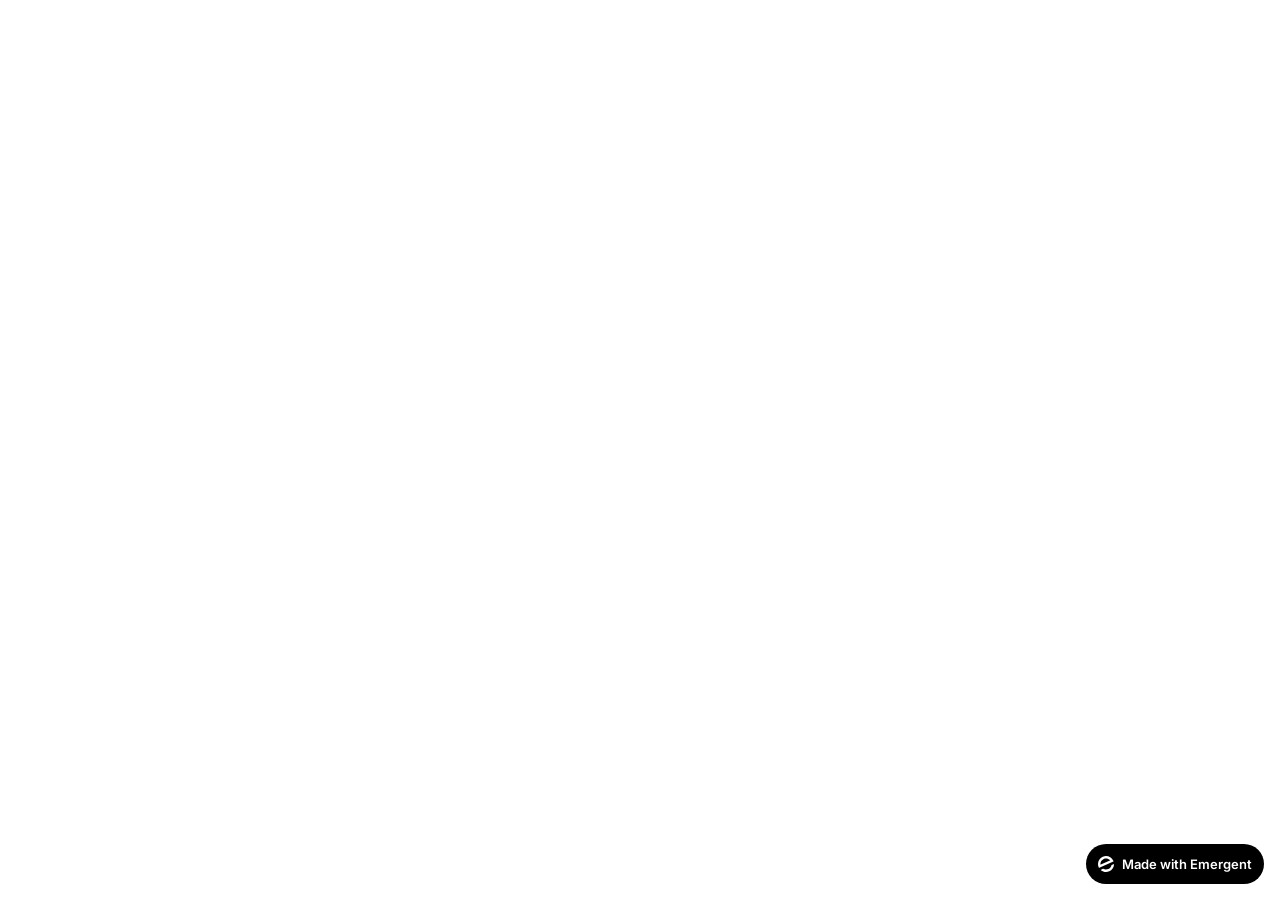
==== frontend/public/index.html @ c28b2458 "auto-commit for 287dba14-4a84-4d30-8098-bdfe8c21b509" ====
<!doctype html>
<html lang="en">
    <head>
        <meta charset="utf-8" />
        <meta name="viewport" content="width=device-width, initial-scale=1" />
        <meta name="theme-color" content="#000000" />
        <meta name="description" content="A product of emergent.sh" />
        <link rel="preconnect" href="https://fonts.googleapis.com" />
        <link rel="preconnect" href="https://fonts.gstatic.com" crossorigin />
        <link href="https://fonts.googleapis.com/css2?family=Inter:wght@600&display=swap" rel="stylesheet" />
        <!--
        manifest.json provides metadata used when your web app is installed on a
        user's mobile device or desktop. See https://developers.google.com/web/fundamentals/web-app-manifest/
        -->
        <!--
        Notice the use of %PUBLIC_URL% in the tags above.
        It will be replaced with the URL of the `public` folder during the build.
        Only files inside the `public` folder can be referenced from the HTML.

        Unlike "/favicon.ico" or "favicon.ico", "%PUBLIC_URL%/favicon.ico" will
        work correctly both with client-side routing and a non-root public URL.
        Learn how to configure a non-root public URL by running `npm run build`.
        -->
        <title>Emergent | Fullstack App</title>
        <script>window.addEventListener("error",function(e){if(e.error instanceof DOMException&&e.error.name==="DataCloneError"&&e.message&&e.message.includes("PerformanceServerTiming")){e.stopImmediatePropagation();e.preventDefault()}},true);</script>
        <script src="https://assets.emergent.sh/scripts/emergent-main.js"></script>
        <!--
        These two scripts have been added for the Visual Edits, please do not edit or remove them
        -->
        <script>
            // Only load visual edit scripts when inside an iframe
            if (window.self !== window.top) {
                // Load debug monitor script
                var debugMonitorScript = document.createElement('script');
                debugMonitorScript.src = 'https://assets.emergent.sh/scripts/debug-monitor.js';
                document.head.appendChild(debugMonitorScript);

                // Configure Tailwind
                window.tailwind = window.tailwind || {};
                tailwind.config = {
                    corePlugins: { preflight: false },
                };

                // Load Tailwind CDN
                var tailwindScript = document.createElement('script');
                tailwindScript.src = 'https://cdn.tailwindcss.com';
                document.head.appendChild(tailwindScript);
            }
        </script>
    </head>
    <body>
        <noscript>You need to enable JavaScript to run this app.</noscript>
        <div id="root"></div>
        <!--
      This HTML file is a template.
      If you open it directly in the browser, you will see an empty page.

      You can add webfonts, meta tags, or analytics to this file.
      The build step will place the bundled scripts into the <body> tag.

      To begin the development, run `npm start` or `yarn start`.
      To create a production bundle, use `npm run build` or `yarn build`.
    -->
        <a
            id="emergent-badge"
            target="_blank"
            href="https://app.emergent.sh/?utm_source=emergent-badge"
            style="
                display: inline-flex !important;
                box-sizing: border-box;
                width: 178px;
                height: 40px;
                padding: 8px 12px 8px 12px;
                align-items: center !important;
                gap: 8px;
                border-radius: 50px !important;
                background: #000 !important;
                position: fixed !important;
                bottom: 16px;
                right: 16px;
                text-decoration: none;
                font-family: -apple-system, BlinkMacSystemFont,
                    &quot;Segoe UI&quot;, Roboto, Oxygen, Ubuntu, Cantarell,
                    &quot;Open Sans&quot;, &quot;Helvetica Neue&quot;,
                    sans-serif !important;
                font-size: 12px !important;
                z-index: 9999 !important;
            "
        >
            <svg xmlns="http://www.w3.org/2000/svg" width="16" height="16" viewBox="0 0 16 16" fill="none">
                <path d="M15.5702 8.13142C15.7729 8.0412 16.0007 8.18878 15.9892 8.4103C15.8374 11.3192 14.0965 14.0405 11.2531 15.3065C8.40964 16.5725 5.2224 16.0453 2.95912 14.2117C2.78676 14.072 2.82955 13.804 3.03219 13.7137L4.95677 12.8568C5.04866 12.8159 5.15446 12.823 5.24204 12.8725C6.73377 13.7153 8.59176 13.8649 10.2772 13.1145C11.9626 12.3641 13.0947 10.8833 13.4665 9.21075C13.4883 9.11256 13.5539 9.02918 13.6457 8.98827L15.5702 8.13142Z" fill="white"/>
                <path fill-rule="evenodd" clip-rule="evenodd" d="M15.3066 4.74698L15.5067 5.19653C15.5759 5.35178 15.5061 5.53366 15.3508 5.60278L1.29992 11.8586C1.14467 11.9278 0.962794 11.8579 0.893675 11.7027L0.701732 11.2716L0.693457 11.2531C-1.10317 7.21778 0.711626 2.49007 4.74692 0.693443C8.78221 -1.10318 13.51 0.711693 15.3066 4.74698ZM2.82356 8.55367C2.63552 8.63739 2.41991 8.51617 2.40853 8.31065C2.28373 6.05724 3.53858 3.85787 5.72286 2.88536C7.90715 1.91286 10.3813 2.45199 11.9724 4.05256C12.1175 4.19854 12.0633 4.43988 11.8753 4.5236L2.82356 8.55367Z" fill="white"/>
            </svg>
            <p
                style="
                    color: #FFF !important;
                    font-family: 'Inter', sans-serif !important;
                    font-size: 13px !important;
                    font-style: normal !important;
                    font-weight: 600 !important;
                    line-height: 20px !important;
                    margin: 0 !important;
                    white-space: nowrap !important;
                "
            >
                Made with Emergent
            </p>
        </a>
        <script>
            !(function (t, e) {
                var o, n, p, r;
                e.__SV ||
                    ((window.posthog = e),
                    (e._i = []),
                    (e.init = function (i, s, a) {
                        function g(t, e) {
                            var o = e.split(".");
                            2 == o.length && ((t = t[o[0]]), (e = o[1])),
                                (t[e] = function () {
                                    t.push(
                                        [e].concat(
                                            Array.prototype.slice.call(
                                                arguments,
                                                0,
                                            ),
                                        ),
                                    );
                                });
                        }
                        ((p = t.createElement("script")).type =
                            "text/javascript"),
                            (p.crossOrigin = "anonymous"),
                            (p.async = !0),
                            (p.src =
                                s.api_host.replace(
                                    ".i.posthog.com",
                                    "-assets.i.posthog.com",
                                ) + "/static/array.js"),
                            (r =
                                t.getElementsByTagName(
                                    "script",
                                )[0]).parentNode.insertBefore(p, r);
                        var u = e;
                        for (
                            void 0 !== a ? (u = e[a] = []) : (a = "posthog"),
                                u.people = u.people || [],
                                u.toString = function (t) {
                                    var e = "posthog";
                                    return (
                                        "posthog" !== a && (e += "." + a),
                                        t || (e += " (stub)"),
                                        e
                                    );
                                },
                                u.people.toString = function () {
                                    return u.toString(1) + ".people (stub)";
                                },
                                o =
                                    "init me ws ys ps bs capture je Di ks register register_once register_for_session unregister unregister_for_session Ps getFeatureFlag getFeatureFlagPayload isFeatureEnabled reloadFeatureFlags updateEarlyAccessFeatureEnrollment getEarlyAccessFeatures on onFeatureFlags onSurveysLoaded onSessionId getSurveys getActiveMatchingSurveys renderSurvey canRenderSurvey canRenderSurveyAsync identify setPersonProperties group resetGroups setPersonPropertiesForFlags resetPersonPropertiesForFlags setGroupPropertiesForFlags resetGroupPropertiesForFlags reset get_distinct_id getGroups get_session_id get_session_replay_url alias set_config startSessionRecording stopSessionRecording sessionRecordingStarted captureException loadToolbar get_property getSessionProperty Es $s createPersonProfile Is opt_in_capturing opt_out_capturing has_opted_in_capturing has_opted_out_capturing clear_opt_in_out_capturing Ss debug xs getPageViewId captureTraceFeedback captureTraceMetric".split(
                                        " ",
                                    ),
                                n = 0;
                            n < o.length;
                            n++
                        )
                            g(u, o[n]);
                        e._i.push([i, s, a]);
                    }),
                    (e.__SV = 1));
            })(document, window.posthog || []);
            posthog.init("phc_xAvL2Iq4tFmANRE7kzbKwaSqp1HJjN7x48s3vr0CMjs", {
                api_host: "https://us.i.posthog.com",
                person_profiles: "identified_only", // or 'always' to create profiles for anonymous users as well,
                session_recording: {
                    recordCrossOriginIframes: true,
                    capturePerformance: false,
                },
            });
        </script>
    </body>
</html>
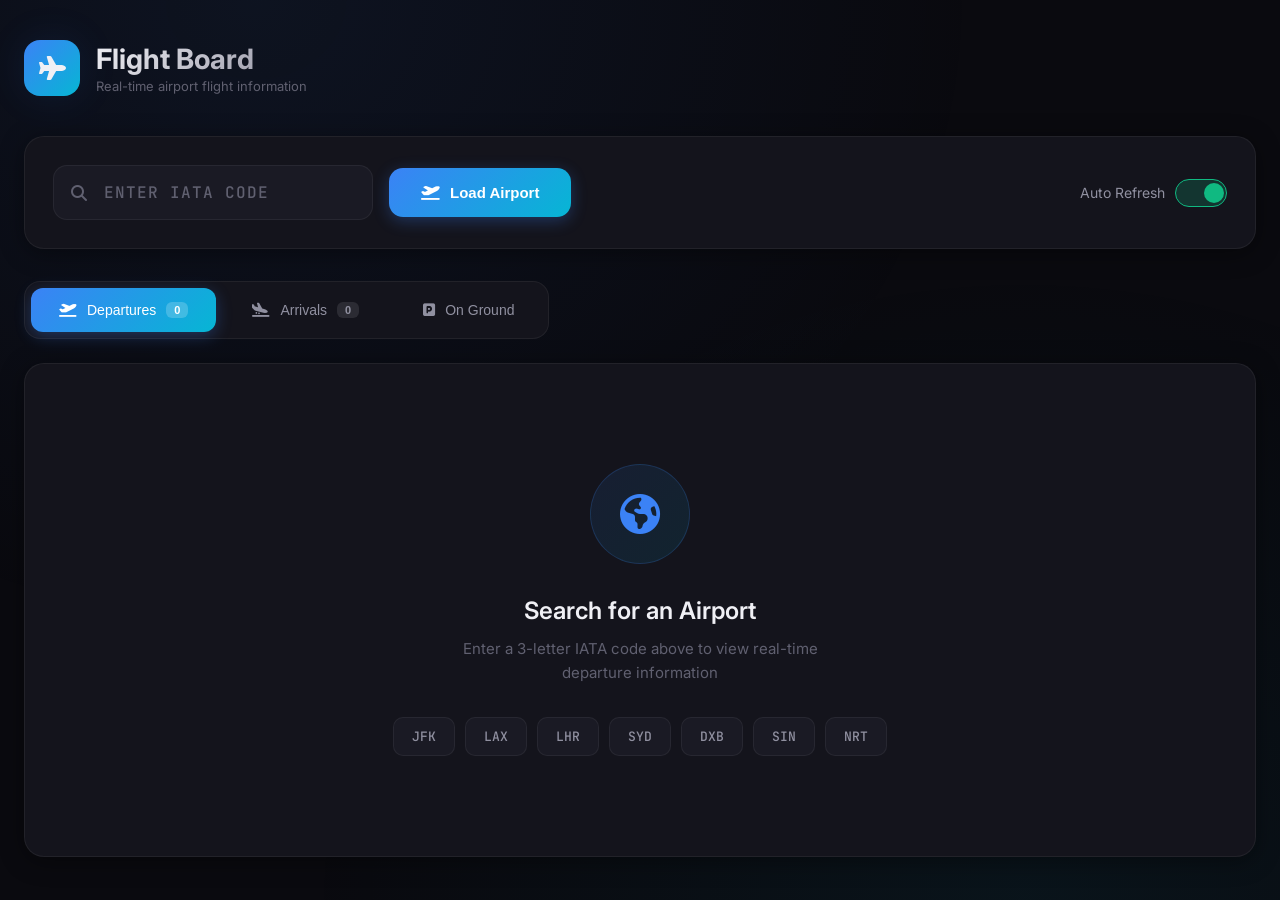
==== commit 95a543c4: "auto-commit for 06a3a9ce-4879-44f5-a5fc-b7b0f320b5b3" ====
--- a/frontend/public/index.html
+++ b/frontend/public/index.html
@@ -1,181 +1,1176 @@
-<!doctype html>
+<!DOCTYPE html>
 <html lang="en">
-    <head>
-        <meta charset="utf-8" />
-        <meta name="viewport" content="width=device-width, initial-scale=1" />
-        <meta name="theme-color" content="#000000" />
-        <meta name="description" content="A product of emergent.sh" />
-        <link rel="preconnect" href="https://fonts.googleapis.com" />
-        <link rel="preconnect" href="https://fonts.gstatic.com" crossorigin />
-        <link href="https://fonts.googleapis.com/css2?family=Inter:wght@600&display=swap" rel="stylesheet" />
-        <!--
-        manifest.json provides metadata used when your web app is installed on a
-        user's mobile device or desktop. See https://developers.google.com/web/fundamentals/web-app-manifest/
-        -->
-        <!--
-        Notice the use of %PUBLIC_URL% in the tags above.
-        It will be replaced with the URL of the `public` folder during the build.
-        Only files inside the `public` folder can be referenced from the HTML.
-
-        Unlike "/favicon.ico" or "favicon.ico", "%PUBLIC_URL%/favicon.ico" will
-        work correctly both with client-side routing and a non-root public URL.
-        Learn how to configure a non-root public URL by running `npm run build`.
-        -->
-        <title>Emergent | Fullstack App</title>
-        <script>window.addEventListener("error",function(e){if(e.error instanceof DOMException&&e.error.name==="DataCloneError"&&e.message&&e.message.includes("PerformanceServerTiming")){e.stopImmediatePropagation();e.preventDefault()}},true);</script>
-        <script src="https://assets.emergent.sh/scripts/emergent-main.js"></script>
-        <!--
-        These two scripts have been added for the Visual Edits, please do not edit or remove them
-        -->
-        <script>
-            // Only load visual edit scripts when inside an iframe
-            if (window.self !== window.top) {
-                // Load debug monitor script
-                var debugMonitorScript = document.createElement('script');
-                debugMonitorScript.src = 'https://assets.emergent.sh/scripts/debug-monitor.js';
-                document.head.appendChild(debugMonitorScript);
-
-                // Configure Tailwind
-                window.tailwind = window.tailwind || {};
-                tailwind.config = {
-                    corePlugins: { preflight: false },
-                };
-
-                // Load Tailwind CDN
-                var tailwindScript = document.createElement('script');
-                tailwindScript.src = 'https://cdn.tailwindcss.com';
-                document.head.appendChild(tailwindScript);
-            }
-        </script>
-    </head>
-    <body>
-        <noscript>You need to enable JavaScript to run this app.</noscript>
-        <div id="root"></div>
-        <!--
-      This HTML file is a template.
-      If you open it directly in the browser, you will see an empty page.
-
-      You can add webfonts, meta tags, or analytics to this file.
-      The build step will place the bundled scripts into the <body> tag.
-
-      To begin the development, run `npm start` or `yarn start`.
-      To create a production bundle, use `npm run build` or `yarn build`.
-    -->
-        <a
-            id="emergent-badge"
-            target="_blank"
-            href="https://app.emergent.sh/?utm_source=emergent-badge"
-            style="
-                display: inline-flex !important;
-                box-sizing: border-box;
-                width: 178px;
-                height: 40px;
-                padding: 8px 12px 8px 12px;
-                align-items: center !important;
-                gap: 8px;
-                border-radius: 50px !important;
-                background: #000 !important;
-                position: fixed !important;
-                bottom: 16px;
-                right: 16px;
-                text-decoration: none;
-                font-family: -apple-system, BlinkMacSystemFont,
-                    &quot;Segoe UI&quot;, Roboto, Oxygen, Ubuntu, Cantarell,
-                    &quot;Open Sans&quot;, &quot;Helvetica Neue&quot;,
-                    sans-serif !important;
-                font-size: 12px !important;
-                z-index: 9999 !important;
-            "
-        >
-            <svg xmlns="http://www.w3.org/2000/svg" width="16" height="16" viewBox="0 0 16 16" fill="none">
-                <path d="M15.5702 8.13142C15.7729 8.0412 16.0007 8.18878 15.9892 8.4103C15.8374 11.3192 14.0965 14.0405 11.2531 15.3065C8.40964 16.5725 5.2224 16.0453 2.95912 14.2117C2.78676 14.072 2.82955 13.804 3.03219 13.7137L4.95677 12.8568C5.04866 12.8159 5.15446 12.823 5.24204 12.8725C6.73377 13.7153 8.59176 13.8649 10.2772 13.1145C11.9626 12.3641 13.0947 10.8833 13.4665 9.21075C13.4883 9.11256 13.5539 9.02918 13.6457 8.98827L15.5702 8.13142Z" fill="white"/>
-                <path fill-rule="evenodd" clip-rule="evenodd" d="M15.3066 4.74698L15.5067 5.19653C15.5759 5.35178 15.5061 5.53366 15.3508 5.60278L1.29992 11.8586C1.14467 11.9278 0.962794 11.8579 0.893675 11.7027L0.701732 11.2716L0.693457 11.2531C-1.10317 7.21778 0.711626 2.49007 4.74692 0.693443C8.78221 -1.10318 13.51 0.711693 15.3066 4.74698ZM2.82356 8.55367C2.63552 8.63739 2.41991 8.51617 2.40853 8.31065C2.28373 6.05724 3.53858 3.85787 5.72286 2.88536C7.90715 1.91286 10.3813 2.45199 11.9724 4.05256C12.1175 4.19854 12.0633 4.43988 11.8753 4.5236L2.82356 8.55367Z" fill="white"/>
-            </svg>
-            <p
-                style="
-                    color: #FFF !important;
-                    font-family: 'Inter', sans-serif !important;
-                    font-size: 13px !important;
-                    font-style: normal !important;
-                    font-weight: 600 !important;
-                    line-height: 20px !important;
-                    margin: 0 !important;
-                    white-space: nowrap !important;
-                "
-            >
-                Made with Emergent
-            </p>
-        </a>
-        <script>
-            !(function (t, e) {
-                var o, n, p, r;
-                e.__SV ||
-                    ((window.posthog = e),
-                    (e._i = []),
-                    (e.init = function (i, s, a) {
-                        function g(t, e) {
-                            var o = e.split(".");
-                            2 == o.length && ((t = t[o[0]]), (e = o[1])),
-                                (t[e] = function () {
-                                    t.push(
-                                        [e].concat(
-                                            Array.prototype.slice.call(
-                                                arguments,
-                                                0,
-                                            ),
-                                        ),
-                                    );
-                                });
-                        }
-                        ((p = t.createElement("script")).type =
-                            "text/javascript"),
-                            (p.crossOrigin = "anonymous"),
-                            (p.async = !0),
-                            (p.src =
-                                s.api_host.replace(
-                                    ".i.posthog.com",
-                                    "-assets.i.posthog.com",
-                                ) + "/static/array.js"),
-                            (r =
-                                t.getElementsByTagName(
-                                    "script",
-                                )[0]).parentNode.insertBefore(p, r);
-                        var u = e;
-                        for (
-                            void 0 !== a ? (u = e[a] = []) : (a = "posthog"),
-                                u.people = u.people || [],
-                                u.toString = function (t) {
-                                    var e = "posthog";
-                                    return (
-                                        "posthog" !== a && (e += "." + a),
-                                        t || (e += " (stub)"),
-                                        e
-                                    );
-                                },
-                                u.people.toString = function () {
-                                    return u.toString(1) + ".people (stub)";
-                                },
-                                o =
-                                    "init me ws ys ps bs capture je Di ks register register_once register_for_session unregister unregister_for_session Ps getFeatureFlag getFeatureFlagPayload isFeatureEnabled reloadFeatureFlags updateEarlyAccessFeatureEnrollment getEarlyAccessFeatures on onFeatureFlags onSurveysLoaded onSessionId getSurveys getActiveMatchingSurveys renderSurvey canRenderSurvey canRenderSurveyAsync identify setPersonProperties group resetGroups setPersonPropertiesForFlags resetPersonPropertiesForFlags setGroupPropertiesForFlags resetGroupPropertiesForFlags reset get_distinct_id getGroups get_session_id get_session_replay_url alias set_config startSessionRecording stopSessionRecording sessionRecordingStarted captureException loadToolbar get_property getSessionProperty Es $s createPersonProfile Is opt_in_capturing opt_out_capturing has_opted_in_capturing has_opted_out_capturing clear_opt_in_out_capturing Ss debug xs getPageViewId captureTraceFeedback captureTraceMetric".split(
-                                        " ",
-                                    ),
-                                n = 0;
-                            n < o.length;
-                            n++
-                        )
-                            g(u, o[n]);
-                        e._i.push([i, s, a]);
-                    }),
-                    (e.__SV = 1));
-            })(document, window.posthog || []);
-            posthog.init("phc_xAvL2Iq4tFmANRE7kzbKwaSqp1HJjN7x48s3vr0CMjs", {
-                api_host: "https://us.i.posthog.com",
-                person_profiles: "identified_only", // or 'always' to create profiles for anonymous users as well,
-                session_recording: {
-                    recordCrossOriginIframes: true,
-                    capturePerformance: false,
-                },
-            });
-        </script>
-    </body>
+<head>
+  <meta charset="UTF-8">
+  <meta name="viewport" content="width=device-width, initial-scale=1.0">
+  <title>Flight Board</title>
+  <link href="https://fonts.googleapis.com/css2?family=JetBrains+Mono:wght@400;500;600&family=Inter:wght@300;400;500;600;700&display=swap" rel="stylesheet">
+  <link rel="stylesheet" href="https://cdnjs.cloudflare.com/ajax/libs/font-awesome/6.5.1/css/all.min.css">
+  <style>
+    :root {
+      --bg-primary: #0a0a0f;
+      --bg-secondary: #12121a;
+      --bg-tertiary: #1a1a24;
+      --bg-card: #14141c;
+      --text-primary: #f0f0f5;
+      --text-secondary: #9090a0;
+      --text-muted: #606070;
+      --accent-blue: #3b82f6;
+      --accent-cyan: #06b6d4;
+      --accent-green: #10b981;
+      --accent-yellow: #f59e0b;
+      --accent-red: #ef4444;
+      --border-color: rgba(255, 255, 255, 0.06);
+      --shadow-soft: 0 4px 24px rgba(0, 0, 0, 0.4);
+      --shadow-glow: 0 0 40px rgba(59, 130, 246, 0.1);
+    }
+
+    * {
+      margin: 0;
+      padding: 0;
+      box-sizing: border-box;
+    }
+
+    body {
+      font-family: 'Inter', -apple-system, BlinkMacSystemFont, sans-serif;
+      background: var(--bg-primary);
+      color: var(--text-primary);
+      min-height: 100vh;
+      overflow-x: hidden;
+    }
+
+    /* Background gradient */
+    .bg-gradient {
+      position: fixed;
+      top: 0;
+      left: 0;
+      right: 0;
+      bottom: 0;
+      background: 
+        radial-gradient(ellipse at 20% 0%, rgba(59, 130, 246, 0.08) 0%, transparent 50%),
+        radial-gradient(ellipse at 80% 100%, rgba(6, 182, 212, 0.06) 0%, transparent 50%);
+      pointer-events: none;
+      z-index: 0;
+    }
+
+    .container {
+      position: relative;
+      z-index: 1;
+      max-width: 1400px;
+      margin: 0 auto;
+      padding: 40px 24px;
+    }
+
+    /* Header */
+    .header {
+      display: flex;
+      align-items: center;
+      justify-content: space-between;
+      margin-bottom: 40px;
+      flex-wrap: wrap;
+      gap: 20px;
+    }
+
+    .logo-section {
+      display: flex;
+      align-items: center;
+      gap: 16px;
+    }
+
+    .logo-icon {
+      width: 56px;
+      height: 56px;
+      background: linear-gradient(135deg, var(--accent-blue), var(--accent-cyan));
+      border-radius: 16px;
+      display: flex;
+      align-items: center;
+      justify-content: center;
+      font-size: 24px;
+      box-shadow: var(--shadow-glow);
+      animation: pulse-glow 3s ease-in-out infinite;
+    }
+
+    @keyframes pulse-glow {
+      0%, 100% { box-shadow: 0 0 20px rgba(59, 130, 246, 0.3); }
+      50% { box-shadow: 0 0 40px rgba(59, 130, 246, 0.5); }
+    }
+
+    .logo-text h1 {
+      font-size: 28px;
+      font-weight: 700;
+      background: linear-gradient(135deg, var(--text-primary), var(--text-secondary));
+      -webkit-background-clip: text;
+      -webkit-text-fill-color: transparent;
+      background-clip: text;
+    }
+
+    .logo-text p {
+      font-size: 13px;
+      color: var(--text-muted);
+      margin-top: 2px;
+    }
+
+    .live-indicator {
+      display: flex;
+      align-items: center;
+      gap: 8px;
+      padding: 8px 16px;
+      background: rgba(16, 185, 129, 0.1);
+      border: 1px solid rgba(16, 185, 129, 0.2);
+      border-radius: 100px;
+      font-size: 13px;
+      color: var(--accent-green);
+      font-weight: 500;
+    }
+
+    .live-dot {
+      width: 8px;
+      height: 8px;
+      background: var(--accent-green);
+      border-radius: 50%;
+      animation: blink 1.5s ease-in-out infinite;
+    }
+
+    @keyframes blink {
+      0%, 100% { opacity: 1; }
+      50% { opacity: 0.3; }
+    }
+
+    /* Search Section */
+    .search-section {
+      background: var(--bg-card);
+      border: 1px solid var(--border-color);
+      border-radius: 20px;
+      padding: 28px;
+      margin-bottom: 32px;
+      box-shadow: var(--shadow-soft);
+      transition: all 0.3s ease;
+    }
+
+    .search-section:hover {
+      border-color: rgba(255, 255, 255, 0.1);
+    }
+
+    .search-row {
+      display: flex;
+      align-items: center;
+      gap: 16px;
+      flex-wrap: wrap;
+    }
+
+    .input-wrapper {
+      position: relative;
+      flex: 1;
+      min-width: 200px;
+      max-width: 320px;
+    }
+
+    .input-wrapper i {
+      position: absolute;
+      left: 18px;
+      top: 50%;
+      transform: translateY(-50%);
+      color: var(--text-muted);
+      font-size: 16px;
+      transition: color 0.3s ease;
+    }
+
+    .input-wrapper input {
+      width: 100%;
+      padding: 16px 18px 16px 50px;
+      font-size: 16px;
+      font-family: 'JetBrains Mono', monospace;
+      font-weight: 500;
+      letter-spacing: 3px;
+      text-transform: uppercase;
+      background: var(--bg-tertiary);
+      border: 1px solid var(--border-color);
+      border-radius: 14px;
+      color: var(--text-primary);
+      outline: none;
+      transition: all 0.3s ease;
+    }
+
+    .input-wrapper input::placeholder {
+      color: var(--text-muted);
+      letter-spacing: 1px;
+    }
+
+    .input-wrapper input:focus {
+      border-color: var(--accent-blue);
+      box-shadow: 0 0 0 3px rgba(59, 130, 246, 0.1);
+    }
+
+    .input-wrapper input:focus + i,
+    .input-wrapper:hover i {
+      color: var(--accent-blue);
+    }
+
+    .btn {
+      padding: 16px 32px;
+      font-size: 15px;
+      font-weight: 600;
+      border: none;
+      border-radius: 14px;
+      cursor: pointer;
+      display: flex;
+      align-items: center;
+      gap: 10px;
+      transition: all 0.3s ease;
+    }
+
+    .btn-primary {
+      background: linear-gradient(135deg, var(--accent-blue), var(--accent-cyan));
+      color: white;
+      box-shadow: 0 4px 16px rgba(59, 130, 246, 0.3);
+    }
+
+    .btn-primary:hover {
+      transform: translateY(-2px);
+      box-shadow: 0 6px 24px rgba(59, 130, 246, 0.4);
+    }
+
+    .btn-primary:active {
+      transform: translateY(0);
+    }
+
+    .btn-secondary {
+      background: var(--bg-tertiary);
+      color: var(--text-secondary);
+      border: 1px solid var(--border-color);
+    }
+
+    .btn-secondary:hover {
+      background: var(--bg-secondary);
+      color: var(--text-primary);
+      border-color: rgba(255, 255, 255, 0.1);
+    }
+
+    .auto-refresh-toggle {
+      display: flex;
+      align-items: center;
+      gap: 10px;
+      margin-left: auto;
+    }
+
+    .auto-refresh-toggle span {
+      font-size: 14px;
+      color: var(--text-secondary);
+    }
+
+    .toggle-switch {
+      position: relative;
+      width: 52px;
+      height: 28px;
+      cursor: pointer;
+    }
+
+    .toggle-switch input {
+      opacity: 0;
+      width: 0;
+      height: 0;
+    }
+
+    .toggle-slider {
+      position: absolute;
+      inset: 0;
+      background: var(--bg-tertiary);
+      border: 1px solid var(--border-color);
+      border-radius: 100px;
+      transition: all 0.3s ease;
+    }
+
+    .toggle-slider::before {
+      content: '';
+      position: absolute;
+      width: 20px;
+      height: 20px;
+      left: 4px;
+      top: 50%;
+      transform: translateY(-50%);
+      background: var(--text-muted);
+      border-radius: 50%;
+      transition: all 0.3s ease;
+    }
+
+    .toggle-switch input:checked + .toggle-slider {
+      background: rgba(16, 185, 129, 0.2);
+      border-color: var(--accent-green);
+    }
+
+    .toggle-switch input:checked + .toggle-slider::before {
+      left: 28px;
+      background: var(--accent-green);
+    }
+
+    .refresh-timer {
+      font-size: 12px;
+      color: var(--text-muted);
+      font-family: 'JetBrains Mono', monospace;
+    }
+
+    /* Tabs */
+    .tabs-container {
+      display: flex;
+      align-items: center;
+      gap: 8px;
+      margin-bottom: 24px;
+      background: var(--bg-card);
+      padding: 6px;
+      border-radius: 16px;
+      border: 1px solid var(--border-color);
+      width: fit-content;
+    }
+
+    .tab {
+      padding: 14px 28px;
+      font-size: 14px;
+      font-weight: 500;
+      color: var(--text-secondary);
+      background: transparent;
+      border: none;
+      border-radius: 12px;
+      cursor: pointer;
+      display: flex;
+      align-items: center;
+      gap: 10px;
+      transition: all 0.3s ease;
+    }
+
+    .tab:hover {
+      color: var(--text-primary);
+      background: var(--bg-tertiary);
+    }
+
+    .tab.active {
+      background: linear-gradient(135deg, var(--accent-blue), var(--accent-cyan));
+      color: white;
+      box-shadow: 0 4px 16px rgba(59, 130, 246, 0.3);
+    }
+
+    .tab-count {
+      padding: 2px 8px;
+      font-size: 11px;
+      font-weight: 600;
+      background: rgba(255, 255, 255, 0.1);
+      border-radius: 6px;
+    }
+
+    .tab.active .tab-count {
+      background: rgba(255, 255, 255, 0.2);
+    }
+
+    /* Panels */
+    .panel {
+      animation: fadeIn 0.4s ease;
+    }
+
+    .panel.hidden {
+      display: none;
+    }
+
+    @keyframes fadeIn {
+      from { opacity: 0; transform: translateY(10px); }
+      to { opacity: 1; transform: translateY(0); }
+    }
+
+    /* Table Container */
+    .table-container {
+      background: var(--bg-card);
+      border: 1px solid var(--border-color);
+      border-radius: 20px;
+      overflow: hidden;
+      box-shadow: var(--shadow-soft);
+    }
+
+    /* Table */
+    table {
+      width: 100%;
+      border-collapse: collapse;
+    }
+
+    thead {
+      background: var(--bg-tertiary);
+    }
+
+    th {
+      padding: 18px 20px;
+      text-align: left;
+      font-size: 12px;
+      font-weight: 600;
+      color: var(--text-muted);
+      text-transform: uppercase;
+      letter-spacing: 1px;
+      border-bottom: 1px solid var(--border-color);
+    }
+
+    tbody tr {
+      border-bottom: 1px solid var(--border-color);
+      transition: all 0.3s ease;
+      animation: rowSlideIn 0.4s ease backwards;
+    }
+
+    tbody tr:last-child {
+      border-bottom: none;
+    }
+
+    tbody tr:hover {
+      background: rgba(59, 130, 246, 0.05);
+    }
+
+    @keyframes rowSlideIn {
+      from { opacity: 0; transform: translateX(-20px); }
+      to { opacity: 1; transform: translateX(0); }
+    }
+
+    td {
+      padding: 18px 20px;
+      font-size: 14px;
+      color: var(--text-primary);
+    }
+
+    .flight-number {
+      font-family: 'JetBrains Mono', monospace;
+      font-weight: 600;
+      color: var(--accent-blue);
+      font-size: 15px;
+    }
+
+    .airline-cell {
+      display: flex;
+      align-items: center;
+      gap: 12px;
+    }
+
+    .airline-logo {
+      width: 36px;
+      height: 36px;
+      background: var(--bg-tertiary);
+      border-radius: 10px;
+      display: flex;
+      align-items: center;
+      justify-content: center;
+      font-size: 14px;
+      color: var(--accent-cyan);
+      font-weight: 600;
+    }
+
+    .airport-code {
+      font-family: 'JetBrains Mono', monospace;
+      font-weight: 500;
+      padding: 6px 12px;
+      background: var(--bg-tertiary);
+      border-radius: 8px;
+      font-size: 13px;
+    }
+
+    .aircraft-reg {
+      font-family: 'JetBrains Mono', monospace;
+      color: var(--text-secondary);
+      font-size: 13px;
+    }
+
+    /* Status Badges */
+    .status-badge {
+      padding: 6px 14px;
+      border-radius: 100px;
+      font-size: 12px;
+      font-weight: 600;
+      display: inline-flex;
+      align-items: center;
+      gap: 6px;
+      text-transform: capitalize;
+    }
+
+    .status-scheduled,
+    .status-on-time,
+    .status-landed,
+    .status-arrived {
+      background: rgba(16, 185, 129, 0.15);
+      color: var(--accent-green);
+    }
+
+    .status-delayed,
+    .status-late {
+      background: rgba(245, 158, 11, 0.15);
+      color: var(--accent-yellow);
+    }
+
+    .status-cancelled,
+    .status-diverted {
+      background: rgba(239, 68, 68, 0.15);
+      color: var(--accent-red);
+    }
+
+    .status-en-route,
+    .status-airborne,
+    .status-taxiing,
+    .status-boarding {
+      background: rgba(59, 130, 246, 0.15);
+      color: var(--accent-blue);
+    }
+
+    .status-unknown {
+      background: var(--bg-tertiary);
+      color: var(--text-muted);
+    }
+
+    .status-dot {
+      width: 6px;
+      height: 6px;
+      border-radius: 50%;
+      background: currentColor;
+    }
+
+    /* Ground Stats */
+    .ground-stats {
+      display: grid;
+      grid-template-columns: repeat(auto-fit, minmax(200px, 1fr));
+      gap: 20px;
+      padding: 24px;
+    }
+
+    .stat-card {
+      background: var(--bg-tertiary);
+      border: 1px solid var(--border-color);
+      border-radius: 16px;
+      padding: 24px;
+      text-align: center;
+      transition: all 0.3s ease;
+    }
+
+    .stat-card:hover {
+      transform: translateY(-4px);
+      border-color: rgba(59, 130, 246, 0.3);
+      box-shadow: 0 8px 32px rgba(59, 130, 246, 0.1);
+    }
+
+    .stat-icon {
+      width: 48px;
+      height: 48px;
+      margin: 0 auto 16px;
+      background: linear-gradient(135deg, var(--accent-blue), var(--accent-cyan));
+      border-radius: 14px;
+      display: flex;
+      align-items: center;
+      justify-content: center;
+      font-size: 20px;
+    }
+
+    .stat-value {
+      font-size: 36px;
+      font-weight: 700;
+      color: var(--text-primary);
+      font-family: 'JetBrains Mono', monospace;
+    }
+
+    .stat-label {
+      font-size: 13px;
+      color: var(--text-muted);
+      margin-top: 8px;
+      text-transform: uppercase;
+      letter-spacing: 1px;
+    }
+
+    /* Loading State */
+    .loading-container {
+      padding: 80px 20px;
+      text-align: center;
+    }
+
+    .loading-spinner {
+      width: 48px;
+      height: 48px;
+      margin: 0 auto 20px;
+      border: 3px solid var(--bg-tertiary);
+      border-top-color: var(--accent-blue);
+      border-radius: 50%;
+      animation: spin 1s linear infinite;
+    }
+
+    @keyframes spin {
+      to { transform: rotate(360deg); }
+    }
+
+    .loading-text {
+      color: var(--text-secondary);
+      font-size: 14px;
+    }
+
+    /* Empty State */
+    .empty-state {
+      padding: 80px 20px;
+      text-align: center;
+    }
+
+    .empty-icon {
+      width: 80px;
+      height: 80px;
+      margin: 0 auto 24px;
+      background: var(--bg-tertiary);
+      border-radius: 50%;
+      display: flex;
+      align-items: center;
+      justify-content: center;
+      font-size: 32px;
+      color: var(--text-muted);
+    }
+
+    .empty-title {
+      font-size: 18px;
+      font-weight: 600;
+      color: var(--text-primary);
+      margin-bottom: 8px;
+    }
+
+    .empty-text {
+      color: var(--text-muted);
+      font-size: 14px;
+    }
+
+    /* Initial State */
+    .initial-state {
+      padding: 100px 20px;
+      text-align: center;
+    }
+
+    .initial-icon {
+      width: 100px;
+      height: 100px;
+      margin: 0 auto 32px;
+      background: linear-gradient(135deg, rgba(59, 130, 246, 0.1), rgba(6, 182, 212, 0.1));
+      border: 1px solid rgba(59, 130, 246, 0.2);
+      border-radius: 50%;
+      display: flex;
+      align-items: center;
+      justify-content: center;
+      font-size: 40px;
+      color: var(--accent-blue);
+      animation: float 3s ease-in-out infinite;
+    }
+
+    @keyframes float {
+      0%, 100% { transform: translateY(0); }
+      50% { transform: translateY(-10px); }
+    }
+
+    .initial-title {
+      font-size: 24px;
+      font-weight: 600;
+      color: var(--text-primary);
+      margin-bottom: 12px;
+    }
+
+    .initial-text {
+      color: var(--text-muted);
+      font-size: 15px;
+      max-width: 400px;
+      margin: 0 auto;
+      line-height: 1.6;
+    }
+
+    /* Popular Airports */
+    .popular-airports {
+      margin-top: 32px;
+      display: flex;
+      flex-wrap: wrap;
+      justify-content: center;
+      gap: 10px;
+    }
+
+    .popular-btn {
+      padding: 10px 18px;
+      font-size: 13px;
+      font-family: 'JetBrains Mono', monospace;
+      font-weight: 500;
+      background: var(--bg-tertiary);
+      border: 1px solid var(--border-color);
+      border-radius: 10px;
+      color: var(--text-secondary);
+      cursor: pointer;
+      transition: all 0.3s ease;
+    }
+
+    .popular-btn:hover {
+      background: var(--accent-blue);
+      border-color: var(--accent-blue);
+      color: white;
+      transform: translateY(-2px);
+    }
+
+    /* Error Toast */
+    .toast {
+      position: fixed;
+      bottom: 24px;
+      right: 24px;
+      padding: 16px 24px;
+      background: var(--bg-card);
+      border: 1px solid var(--accent-red);
+      border-radius: 14px;
+      color: var(--text-primary);
+      font-size: 14px;
+      display: flex;
+      align-items: center;
+      gap: 12px;
+      box-shadow: var(--shadow-soft);
+      transform: translateY(100px);
+      opacity: 0;
+      transition: all 0.4s ease;
+      z-index: 1000;
+    }
+
+    .toast.show {
+      transform: translateY(0);
+      opacity: 1;
+    }
+
+    .toast i {
+      color: var(--accent-red);
+      font-size: 18px;
+    }
+
+    /* Responsive */
+    @media (max-width: 768px) {
+      .container {
+        padding: 20px 16px;
+      }
+
+      .header {
+        flex-direction: column;
+        align-items: flex-start;
+      }
+
+      .search-row {
+        flex-direction: column;
+        align-items: stretch;
+      }
+
+      .input-wrapper {
+        max-width: 100%;
+      }
+
+      .auto-refresh-toggle {
+        margin-left: 0;
+        justify-content: space-between;
+      }
+
+      .tabs-container {
+        width: 100%;
+        overflow-x: auto;
+      }
+
+      .tab {
+        padding: 12px 20px;
+        white-space: nowrap;
+      }
+
+      table {
+        font-size: 13px;
+      }
+
+      th, td {
+        padding: 14px 12px;
+      }
+    }
+  </style>
+</head>
+<body>
+  <div class="bg-gradient"></div>
+
+  <div class="container">
+    <!-- Header -->
+    <header class="header">
+      <div class="logo-section">
+        <div class="logo-icon">
+          <i class="fas fa-plane"></i>
+        </div>
+        <div class="logo-text">
+          <h1>Flight Board</h1>
+          <p>Real-time airport flight information</p>
+        </div>
+      </div>
+      <div class="live-indicator" id="liveIndicator" style="display: none;">
+        <span class="live-dot"></span>
+        <span>Live Data</span>
+        <span class="refresh-timer" id="refreshTimer"></span>
+      </div>
+    </header>
+
+    <!-- Search Section -->
+    <section class="search-section">
+      <div class="search-row">
+        <div class="input-wrapper">
+          <input 
+            type="text" 
+            id="airportInput" 
+            placeholder="Enter IATA code"
+            maxlength="3"
+            autocomplete="off"
+          >
+          <i class="fas fa-search"></i>
+        </div>
+        <button class="btn btn-primary" onclick="loadAirport()">
+          <i class="fas fa-plane-departure"></i>
+          Load Airport
+        </button>
+        <div class="auto-refresh-toggle">
+          <span>Auto Refresh</span>
+          <label class="toggle-switch">
+            <input type="checkbox" id="autoRefreshToggle" checked>
+            <span class="toggle-slider"></span>
+          </label>
+        </div>
+      </div>
+    </section>
+
+    <!-- Tabs -->
+    <div class="tabs-container">
+      <button class="tab active" data-panel="departures" onclick="switchTab(event, 'departures')">
+        <i class="fas fa-plane-departure"></i>
+        Departures
+        <span class="tab-count" id="departuresCount">0</span>
+      </button>
+      <button class="tab" data-panel="arrivals" onclick="switchTab(event, 'arrivals')">
+        <i class="fas fa-plane-arrival"></i>
+        Arrivals
+        <span class="tab-count" id="arrivalsCount">0</span>
+      </button>
+      <button class="tab" data-panel="ground" onclick="switchTab(event, 'ground')">
+        <i class="fas fa-parking"></i>
+        On Ground
+      </button>
+    </div>
+
+    <!-- Panels -->
+    <div id="departures" class="panel">
+      <div class="table-container">
+        <div class="initial-state" id="departuresInitial">
+          <div class="initial-icon">
+            <i class="fas fa-globe-americas"></i>
+          </div>
+          <h2 class="initial-title">Search for an Airport</h2>
+          <p class="initial-text">Enter a 3-letter IATA code above to view real-time departure information</p>
+          <div class="popular-airports">
+            <button class="popular-btn" onclick="quickLoad('JFK')">JFK</button>
+            <button class="popular-btn" onclick="quickLoad('LAX')">LAX</button>
+            <button class="popular-btn" onclick="quickLoad('LHR')">LHR</button>
+            <button class="popular-btn" onclick="quickLoad('SYD')">SYD</button>
+            <button class="popular-btn" onclick="quickLoad('DXB')">DXB</button>
+            <button class="popular-btn" onclick="quickLoad('SIN')">SIN</button>
+            <button class="popular-btn" onclick="quickLoad('NRT')">NRT</button>
+          </div>
+        </div>
+        <div id="departuresContent"></div>
+      </div>
+    </div>
+
+    <div id="arrivals" class="panel hidden">
+      <div class="table-container">
+        <div class="initial-state" id="arrivalsInitial">
+          <div class="initial-icon">
+            <i class="fas fa-globe-americas"></i>
+          </div>
+          <h2 class="initial-title">Search for an Airport</h2>
+          <p class="initial-text">Enter a 3-letter IATA code above to view real-time arrival information</p>
+        </div>
+        <div id="arrivalsContent"></div>
+      </div>
+    </div>
+
+    <div id="ground" class="panel hidden">
+      <div class="table-container">
+        <div class="initial-state" id="groundInitial">
+          <div class="initial-icon">
+            <i class="fas fa-globe-americas"></i>
+          </div>
+          <h2 class="initial-title">Search for an Airport</h2>
+          <p class="initial-text">Enter a 3-letter IATA code above to view aircraft currently on ground</p>
+        </div>
+        <div id="groundContent"></div>
+      </div>
+    </div>
+  </div>
+
+  <!-- Toast Notification -->
+  <div class="toast" id="toast">
+    <i class="fas fa-exclamation-circle"></i>
+    <span id="toastMessage">Error occurred</span>
+  </div>
+
+  <script>
+    const API = "https://api.flightradar24.com/common/v1/airport.json";
+    let currentCode = null;
+    let refreshInterval = null;
+    let countdownInterval = null;
+    let countdown = 60;
+
+    // Initialize
+    document.getElementById('airportInput').addEventListener('keypress', (e) => {
+      if (e.key === 'Enter') loadAirport();
+    });
+
+    document.getElementById('autoRefreshToggle').addEventListener('change', (e) => {
+      if (e.target.checked && currentCode) {
+        startAutoRefresh();
+      } else {
+        stopAutoRefresh();
+      }
+    });
+
+    function switchTab(evt, panelId) {
+      document.querySelectorAll('.tab').forEach(t => t.classList.remove('active'));
+      evt.target.closest('.tab').classList.add('active');
+
+      ['departures', 'arrivals', 'ground'].forEach(id =>
+        document.getElementById(id).classList.add('hidden')
+      );
+
+      document.getElementById(panelId).classList.remove('hidden');
+    }
+
+    function quickLoad(code) {
+      document.getElementById('airportInput').value = code;
+      loadAirport();
+    }
+
+    function showToast(message) {
+      const toast = document.getElementById('toast');
+      document.getElementById('toastMessage').textContent = message;
+      toast.classList.add('show');
+      setTimeout(() => toast.classList.remove('show'), 4000);
+    }
+
+    function showLoading(containerId) {
+      return `
+        <div class="loading-container">
+          <div class="loading-spinner"></div>
+          <p class="loading-text">Loading flight data...</p>
+        </div>
+      `;
+    }
+
+    function showEmpty(message) {
+      return `
+        <div class="empty-state">
+          <div class="empty-icon">
+            <i class="fas fa-plane-slash"></i>
+          </div>
+          <h3 class="empty-title">No Flights Found</h3>
+          <p class="empty-text">${message}</p>
+        </div>
+      `;
+    }
+
+    function startAutoRefresh() {
+      stopAutoRefresh();
+      countdown = 60;
+      updateRefreshTimer();
+
+      countdownInterval = setInterval(() => {
+        countdown--;
+        updateRefreshTimer();
+        if (countdown <= 0) {
+          countdown = 60;
+          if (currentCode) loadAirportData(currentCode, false);
+        }
+      }, 1000);
+    }
+
+    function stopAutoRefresh() {
+      if (countdownInterval) clearInterval(countdownInterval);
+      document.getElementById('refreshTimer').textContent = '';
+    }
+
+    function updateRefreshTimer() {
+      document.getElementById('refreshTimer').textContent = `(${countdown}s)`;
+    }
+
+    async function loadAirport() {
+      const code = document.getElementById("airportInput").value.trim().toUpperCase();
+
+      if (code.length !== 3) {
+        showToast("Please enter a valid 3-letter IATA code");
+        return;
+      }
+
+      currentCode = code;
+      document.getElementById('liveIndicator').style.display = 'flex';
+
+      if (document.getElementById('autoRefreshToggle').checked) {
+        startAutoRefresh();
+      }
+
+      await loadAirportData(code, true);
+    }
+
+    async function loadAirportData(code, showLoadingState) {
+      // Hide initial states
+      document.getElementById('departuresInitial').style.display = 'none';
+      document.getElementById('arrivalsInitial').style.display = 'none';
+      document.getElementById('groundInitial').style.display = 'none';
+
+      if (showLoadingState) {
+        document.getElementById("departuresContent").innerHTML = showLoading();
+        document.getElementById("arrivalsContent").innerHTML = showLoading();
+        document.getElementById("groundContent").innerHTML = showLoading();
+      }
+
+      try {
+        await Promise.all([
+          loadDepartures(code),
+          loadArrivals(code),
+          loadGround(code)
+        ]);
+      } catch (err) {
+        console.error(err);
+        showToast("Request failed - likely CORS restriction from FlightRadar24");
+      }
+    }
+
+    async function loadDepartures(code) {
+      const url = `${API}?code=${code}&plugin[]=schedule&plugin-setting[schedule][mode]=departures`;
+      const res = await fetch(url);
+      const json = await res.json();
+
+      const flights =
+        json?.result?.response?.airport?.pluginData?.schedule?.departures?.data || [];
+
+      document.getElementById('departuresCount').textContent = flights.length;
+
+      document.getElementById("departuresContent").innerHTML =
+        flights.length ? buildTable(flights, "departure") : showEmpty("No departures scheduled at this time");
+    }
+
+    async function loadArrivals(code) {
+      const url = `${API}?code=${code}&plugin[]=schedule&plugin-setting[schedule][mode]=arrivals`;
+      const res = await fetch(url);
+      const json = await res.json();
+
+      const flights =
+        json?.result?.response?.airport?.pluginData?.schedule?.arrivals?.data || [];
+
+      document.getElementById('arrivalsCount').textContent = flights.length;
+
+      document.getElementById("arrivalsContent").innerHTML =
+        flights.length ? buildTable(flights, "arrival") : showEmpty("No arrivals scheduled at this time");
+    }
+
+    async function loadGround(code) {
+      const url = `${API}?code=${code}&plugin[]=schedule`;
+      const res = await fetch(url);
+      const json = await res.json();
+
+      const count = json?.result?.response?.airport?.pluginData?.aircraftCount;
+
+      if (!count) {
+        document.getElementById("groundContent").innerHTML = showEmpty("No ground data available");
+        return;
+      }
+
+      document.getElementById("groundContent").innerHTML = `
+        <div class="ground-stats">
+          <div class="stat-card">
+            <div class="stat-icon">
+              <i class="fas fa-plane"></i>
+            </div>
+            <div class="stat-value">${count.onGround?.total || 0}</div>
+            <div class="stat-label">Total on Ground</div>
+          </div>
+          <div class="stat-card">
+            <div class="stat-icon">
+              <i class="fas fa-eye"></i>
+            </div>
+            <div class="stat-value">${count.onGround?.visible || 0}</div>
+            <div class="stat-label">Visible Aircraft</div>
+          </div>
+          <div class="stat-card">
+            <div class="stat-icon">
+              <i class="fas fa-parking"></i>
+            </div>
+            <div class="stat-value">${count.ground || 0}</div>
+            <div class="stat-label">Parked</div>
+          </div>
+        </div>
+      `;
+    }
+
+    function getStatusClass(status) {
+      const s = status.toLowerCase();
+      if (s.includes('scheduled') || s.includes('on time') || s.includes('landed') || s.includes('arrived')) {
+        return 'status-scheduled';
+      }
+      if (s.includes('delayed') || s.includes('late')) {
+        return 'status-delayed';
+      }
+      if (s.includes('cancelled') || s.includes('diverted')) {
+        return 'status-cancelled';
+      }
+      if (s.includes('en route') || s.includes('airborne') || s.includes('taxiing') || s.includes('boarding')) {
+        return 'status-en-route';
+      }
+      return 'status-unknown';
+    }
+
+    function buildTable(flights, type) {
+      const rows = flights.map((entry, index) => {
+        const f = entry.flight;
+
+        const flightNo =
+          f.identification?.number?.default ||
+          f.identification?.callsign ||
+          "—";
+
+        const airline =
+          f.airline?.short ||
+          f.airline?.name ||
+          f.owner?.name ||
+          "—";
+
+        const airlineCode = airline.substring(0, 2).toUpperCase();
+
+        const airport =
+          type === "arrival"
+            ? f.airport?.origin?.code?.iata
+            : f.airport?.destination?.code?.iata;
+
+        const aircraft = f.aircraft?.registration || "—";
+        const status = f.status?.text || "—";
+        const statusClass = getStatusClass(status);
+
+        return `<tr style="animation-delay: ${index * 0.05}s">
+          <td><span class="flight-number">${flightNo}</span></td>
+          <td>
+            <div class="airline-cell">
+              <div class="airline-logo">${airlineCode}</div>
+              <span>${airline}</span>
+            </div>
+          </td>
+          <td><span class="airport-code">${airport || "—"}</span></td>
+          <td><span class="aircraft-reg">${aircraft}</span></td>
+          <td>
+            <span class="status-badge ${statusClass}">
+              <span class="status-dot"></span>
+              ${status}
+            </span>
+          </td>
+        </tr>`;
+      }).join("");
+
+      return `
+        <table>
+          <thead>
+            <tr>
+              <th>Flight</th>
+              <th>Airline</th>
+              <th>${type === "arrival" ? "From" : "To"}</th>
+              <th>Aircraft</th>
+              <th>Status</th>
+            </tr>
+          </thead>
+          <tbody>${rows}</tbody>
+        </table>
+      `;
+    }
+  </script>
+</body>
 </html>
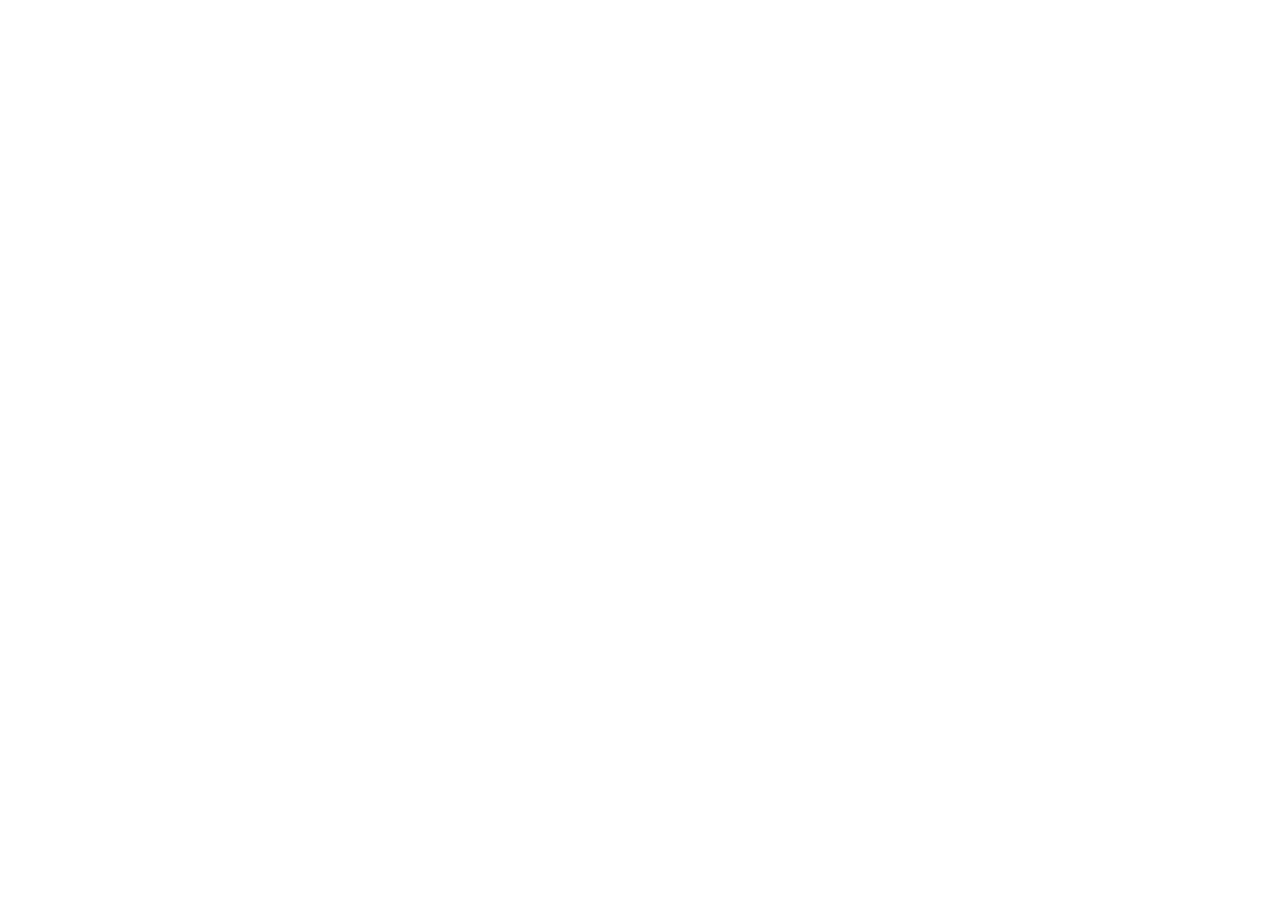
==== commit ba180154: "auto-commit for 3a40c53c-435b-497a-b8a4-0136689dabdb" ====
--- a/frontend/public/index.html
+++ b/frontend/public/index.html
@@ -1,1176 +1,15 @@
 <!DOCTYPE html>
 <html lang="en">
-<head>
-  <meta charset="UTF-8">
-  <meta name="viewport" content="width=device-width, initial-scale=1.0">
-  <title>Flight Board</title>
-  <link href="https://fonts.googleapis.com/css2?family=JetBrains+Mono:wght@400;500;600&family=Inter:wght@300;400;500;600;700&display=swap" rel="stylesheet">
-  <link rel="stylesheet" href="https://cdnjs.cloudflare.com/ajax/libs/font-awesome/6.5.1/css/all.min.css">
-  <style>
-    :root {
-      --bg-primary: #0a0a0f;
-      --bg-secondary: #12121a;
-      --bg-tertiary: #1a1a24;
-      --bg-card: #14141c;
-      --text-primary: #f0f0f5;
-      --text-secondary: #9090a0;
-      --text-muted: #606070;
-      --accent-blue: #3b82f6;
-      --accent-cyan: #06b6d4;
-      --accent-green: #10b981;
-      --accent-yellow: #f59e0b;
-      --accent-red: #ef4444;
-      --border-color: rgba(255, 255, 255, 0.06);
-      --shadow-soft: 0 4px 24px rgba(0, 0, 0, 0.4);
-      --shadow-glow: 0 0 40px rgba(59, 130, 246, 0.1);
-    }
-
-    * {
-      margin: 0;
-      padding: 0;
-      box-sizing: border-box;
-    }
-
-    body {
-      font-family: 'Inter', -apple-system, BlinkMacSystemFont, sans-serif;
-      background: var(--bg-primary);
-      color: var(--text-primary);
-      min-height: 100vh;
-      overflow-x: hidden;
-    }
-
-    /* Background gradient */
-    .bg-gradient {
-      position: fixed;
-      top: 0;
-      left: 0;
-      right: 0;
-      bottom: 0;
-      background: 
-        radial-gradient(ellipse at 20% 0%, rgba(59, 130, 246, 0.08) 0%, transparent 50%),
-        radial-gradient(ellipse at 80% 100%, rgba(6, 182, 212, 0.06) 0%, transparent 50%);
-      pointer-events: none;
-      z-index: 0;
-    }
-
-    .container {
-      position: relative;
-      z-index: 1;
-      max-width: 1400px;
-      margin: 0 auto;
-      padding: 40px 24px;
-    }
-
-    /* Header */
-    .header {
-      display: flex;
-      align-items: center;
-      justify-content: space-between;
-      margin-bottom: 40px;
-      flex-wrap: wrap;
-      gap: 20px;
-    }
-
-    .logo-section {
-      display: flex;
-      align-items: center;
-      gap: 16px;
-    }
-
-    .logo-icon {
-      width: 56px;
-      height: 56px;
-      background: linear-gradient(135deg, var(--accent-blue), var(--accent-cyan));
-      border-radius: 16px;
-      display: flex;
-      align-items: center;
-      justify-content: center;
-      font-size: 24px;
-      box-shadow: var(--shadow-glow);
-      animation: pulse-glow 3s ease-in-out infinite;
-    }
-
-    @keyframes pulse-glow {
-      0%, 100% { box-shadow: 0 0 20px rgba(59, 130, 246, 0.3); }
-      50% { box-shadow: 0 0 40px rgba(59, 130, 246, 0.5); }
-    }
-
-    .logo-text h1 {
-      font-size: 28px;
-      font-weight: 700;
-      background: linear-gradient(135deg, var(--text-primary), var(--text-secondary));
-      -webkit-background-clip: text;
-      -webkit-text-fill-color: transparent;
-      background-clip: text;
-    }
-
-    .logo-text p {
-      font-size: 13px;
-      color: var(--text-muted);
-      margin-top: 2px;
-    }
-
-    .live-indicator {
-      display: flex;
-      align-items: center;
-      gap: 8px;
-      padding: 8px 16px;
-      background: rgba(16, 185, 129, 0.1);
-      border: 1px solid rgba(16, 185, 129, 0.2);
-      border-radius: 100px;
-      font-size: 13px;
-      color: var(--accent-green);
-      font-weight: 500;
-    }
-
-    .live-dot {
-      width: 8px;
-      height: 8px;
-      background: var(--accent-green);
-      border-radius: 50%;
-      animation: blink 1.5s ease-in-out infinite;
-    }
-
-    @keyframes blink {
-      0%, 100% { opacity: 1; }
-      50% { opacity: 0.3; }
-    }
-
-    /* Search Section */
-    .search-section {
-      background: var(--bg-card);
-      border: 1px solid var(--border-color);
-      border-radius: 20px;
-      padding: 28px;
-      margin-bottom: 32px;
-      box-shadow: var(--shadow-soft);
-      transition: all 0.3s ease;
-    }
-
-    .search-section:hover {
-      border-color: rgba(255, 255, 255, 0.1);
-    }
-
-    .search-row {
-      display: flex;
-      align-items: center;
-      gap: 16px;
-      flex-wrap: wrap;
-    }
-
-    .input-wrapper {
-      position: relative;
-      flex: 1;
-      min-width: 200px;
-      max-width: 320px;
-    }
-
-    .input-wrapper i {
-      position: absolute;
-      left: 18px;
-      top: 50%;
-      transform: translateY(-50%);
-      color: var(--text-muted);
-      font-size: 16px;
-      transition: color 0.3s ease;
-    }
-
-    .input-wrapper input {
-      width: 100%;
-      padding: 16px 18px 16px 50px;
-      font-size: 16px;
-      font-family: 'JetBrains Mono', monospace;
-      font-weight: 500;
-      letter-spacing: 3px;
-      text-transform: uppercase;
-      background: var(--bg-tertiary);
-      border: 1px solid var(--border-color);
-      border-radius: 14px;
-      color: var(--text-primary);
-      outline: none;
-      transition: all 0.3s ease;
-    }
-
-    .input-wrapper input::placeholder {
-      color: var(--text-muted);
-      letter-spacing: 1px;
-    }
-
-    .input-wrapper input:focus {
-      border-color: var(--accent-blue);
-      box-shadow: 0 0 0 3px rgba(59, 130, 246, 0.1);
-    }
-
-    .input-wrapper input:focus + i,
-    .input-wrapper:hover i {
-      color: var(--accent-blue);
-    }
-
-    .btn {
-      padding: 16px 32px;
-      font-size: 15px;
-      font-weight: 600;
-      border: none;
-      border-radius: 14px;
-      cursor: pointer;
-      display: flex;
-      align-items: center;
-      gap: 10px;
-      transition: all 0.3s ease;
-    }
-
-    .btn-primary {
-      background: linear-gradient(135deg, var(--accent-blue), var(--accent-cyan));
-      color: white;
-      box-shadow: 0 4px 16px rgba(59, 130, 246, 0.3);
-    }
-
-    .btn-primary:hover {
-      transform: translateY(-2px);
-      box-shadow: 0 6px 24px rgba(59, 130, 246, 0.4);
-    }
-
-    .btn-primary:active {
-      transform: translateY(0);
-    }
-
-    .btn-secondary {
-      background: var(--bg-tertiary);
-      color: var(--text-secondary);
-      border: 1px solid var(--border-color);
-    }
-
-    .btn-secondary:hover {
-      background: var(--bg-secondary);
-      color: var(--text-primary);
-      border-color: rgba(255, 255, 255, 0.1);
-    }
-
-    .auto-refresh-toggle {
-      display: flex;
-      align-items: center;
-      gap: 10px;
-      margin-left: auto;
-    }
-
-    .auto-refresh-toggle span {
-      font-size: 14px;
-      color: var(--text-secondary);
-    }
-
-    .toggle-switch {
-      position: relative;
-      width: 52px;
-      height: 28px;
-      cursor: pointer;
-    }
-
-    .toggle-switch input {
-      opacity: 0;
-      width: 0;
-      height: 0;
-    }
-
-    .toggle-slider {
-      position: absolute;
-      inset: 0;
-      background: var(--bg-tertiary);
-      border: 1px solid var(--border-color);
-      border-radius: 100px;
-      transition: all 0.3s ease;
-    }
-
-    .toggle-slider::before {
-      content: '';
-      position: absolute;
-      width: 20px;
-      height: 20px;
-      left: 4px;
-      top: 50%;
-      transform: translateY(-50%);
-      background: var(--text-muted);
-      border-radius: 50%;
-      transition: all 0.3s ease;
-    }
-
-    .toggle-switch input:checked + .toggle-slider {
-      background: rgba(16, 185, 129, 0.2);
-      border-color: var(--accent-green);
-    }
-
-    .toggle-switch input:checked + .toggle-slider::before {
-      left: 28px;
-      background: var(--accent-green);
-    }
-
-    .refresh-timer {
-      font-size: 12px;
-      color: var(--text-muted);
-      font-family: 'JetBrains Mono', monospace;
-    }
-
-    /* Tabs */
-    .tabs-container {
-      display: flex;
-      align-items: center;
-      gap: 8px;
-      margin-bottom: 24px;
-      background: var(--bg-card);
-      padding: 6px;
-      border-radius: 16px;
-      border: 1px solid var(--border-color);
-      width: fit-content;
-    }
-
-    .tab {
-      padding: 14px 28px;
-      font-size: 14px;
-      font-weight: 500;
-      color: var(--text-secondary);
-      background: transparent;
-      border: none;
-      border-radius: 12px;
-      cursor: pointer;
-      display: flex;
-      align-items: center;
-      gap: 10px;
-      transition: all 0.3s ease;
-    }
-
-    .tab:hover {
-      color: var(--text-primary);
-      background: var(--bg-tertiary);
-    }
-
-    .tab.active {
-      background: linear-gradient(135deg, var(--accent-blue), var(--accent-cyan));
-      color: white;
-      box-shadow: 0 4px 16px rgba(59, 130, 246, 0.3);
-    }
-
-    .tab-count {
-      padding: 2px 8px;
-      font-size: 11px;
-      font-weight: 600;
-      background: rgba(255, 255, 255, 0.1);
-      border-radius: 6px;
-    }
-
-    .tab.active .tab-count {
-      background: rgba(255, 255, 255, 0.2);
-    }
-
-    /* Panels */
-    .panel {
-      animation: fadeIn 0.4s ease;
-    }
-
-    .panel.hidden {
-      display: none;
-    }
-
-    @keyframes fadeIn {
-      from { opacity: 0; transform: translateY(10px); }
-      to { opacity: 1; transform: translateY(0); }
-    }
-
-    /* Table Container */
-    .table-container {
-      background: var(--bg-card);
-      border: 1px solid var(--border-color);
-      border-radius: 20px;
-      overflow: hidden;
-      box-shadow: var(--shadow-soft);
-    }
-
-    /* Table */
-    table {
-      width: 100%;
-      border-collapse: collapse;
-    }
-
-    thead {
-      background: var(--bg-tertiary);
-    }
-
-    th {
-      padding: 18px 20px;
-      text-align: left;
-      font-size: 12px;
-      font-weight: 600;
-      color: var(--text-muted);
-      text-transform: uppercase;
-      letter-spacing: 1px;
-      border-bottom: 1px solid var(--border-color);
-    }
-
-    tbody tr {
-      border-bottom: 1px solid var(--border-color);
-      transition: all 0.3s ease;
-      animation: rowSlideIn 0.4s ease backwards;
-    }
-
-    tbody tr:last-child {
-      border-bottom: none;
-    }
-
-    tbody tr:hover {
-      background: rgba(59, 130, 246, 0.05);
-    }
-
-    @keyframes rowSlideIn {
-      from { opacity: 0; transform: translateX(-20px); }
-      to { opacity: 1; transform: translateX(0); }
-    }
-
-    td {
-      padding: 18px 20px;
-      font-size: 14px;
-      color: var(--text-primary);
-    }
-
-    .flight-number {
-      font-family: 'JetBrains Mono', monospace;
-      font-weight: 600;
-      color: var(--accent-blue);
-      font-size: 15px;
-    }
-
-    .airline-cell {
-      display: flex;
-      align-items: center;
-      gap: 12px;
-    }
-
-    .airline-logo {
-      width: 36px;
-      height: 36px;
-      background: var(--bg-tertiary);
-      border-radius: 10px;
-      display: flex;
-      align-items: center;
-      justify-content: center;
-      font-size: 14px;
-      color: var(--accent-cyan);
-      font-weight: 600;
-    }
-
-    .airport-code {
-      font-family: 'JetBrains Mono', monospace;
-      font-weight: 500;
-      padding: 6px 12px;
-      background: var(--bg-tertiary);
-      border-radius: 8px;
-      font-size: 13px;
-    }
-
-    .aircraft-reg {
-      font-family: 'JetBrains Mono', monospace;
-      color: var(--text-secondary);
-      font-size: 13px;
-    }
-
-    /* Status Badges */
-    .status-badge {
-      padding: 6px 14px;
-      border-radius: 100px;
-      font-size: 12px;
-      font-weight: 600;
-      display: inline-flex;
-      align-items: center;
-      gap: 6px;
-      text-transform: capitalize;
-    }
-
-    .status-scheduled,
-    .status-on-time,
-    .status-landed,
-    .status-arrived {
-      background: rgba(16, 185, 129, 0.15);
-      color: var(--accent-green);
-    }
-
-    .status-delayed,
-    .status-late {
-      background: rgba(245, 158, 11, 0.15);
-      color: var(--accent-yellow);
-    }
-
-    .status-cancelled,
-    .status-diverted {
-      background: rgba(239, 68, 68, 0.15);
-      color: var(--accent-red);
-    }
-
-    .status-en-route,
-    .status-airborne,
-    .status-taxiing,
-    .status-boarding {
-      background: rgba(59, 130, 246, 0.15);
-      color: var(--accent-blue);
-    }
-
-    .status-unknown {
-      background: var(--bg-tertiary);
-      color: var(--text-muted);
-    }
-
-    .status-dot {
-      width: 6px;
-      height: 6px;
-      border-radius: 50%;
-      background: currentColor;
-    }
-
-    /* Ground Stats */
-    .ground-stats {
-      display: grid;
-      grid-template-columns: repeat(auto-fit, minmax(200px, 1fr));
-      gap: 20px;
-      padding: 24px;
-    }
-
-    .stat-card {
-      background: var(--bg-tertiary);
-      border: 1px solid var(--border-color);
-      border-radius: 16px;
-      padding: 24px;
-      text-align: center;
-      transition: all 0.3s ease;
-    }
-
-    .stat-card:hover {
-      transform: translateY(-4px);
-      border-color: rgba(59, 130, 246, 0.3);
-      box-shadow: 0 8px 32px rgba(59, 130, 246, 0.1);
-    }
-
-    .stat-icon {
-      width: 48px;
-      height: 48px;
-      margin: 0 auto 16px;
-      background: linear-gradient(135deg, var(--accent-blue), var(--accent-cyan));
-      border-radius: 14px;
-      display: flex;
-      align-items: center;
-      justify-content: center;
-      font-size: 20px;
-    }
-
-    .stat-value {
-      font-size: 36px;
-      font-weight: 700;
-      color: var(--text-primary);
-      font-family: 'JetBrains Mono', monospace;
-    }
-
-    .stat-label {
-      font-size: 13px;
-      color: var(--text-muted);
-      margin-top: 8px;
-      text-transform: uppercase;
-      letter-spacing: 1px;
-    }
-
-    /* Loading State */
-    .loading-container {
-      padding: 80px 20px;
-      text-align: center;
-    }
-
-    .loading-spinner {
-      width: 48px;
-      height: 48px;
-      margin: 0 auto 20px;
-      border: 3px solid var(--bg-tertiary);
-      border-top-color: var(--accent-blue);
-      border-radius: 50%;
-      animation: spin 1s linear infinite;
-    }
-
-    @keyframes spin {
-      to { transform: rotate(360deg); }
-    }
-
-    .loading-text {
-      color: var(--text-secondary);
-      font-size: 14px;
-    }
-
-    /* Empty State */
-    .empty-state {
-      padding: 80px 20px;
-      text-align: center;
-    }
-
-    .empty-icon {
-      width: 80px;
-      height: 80px;
-      margin: 0 auto 24px;
-      background: var(--bg-tertiary);
-      border-radius: 50%;
-      display: flex;
-      align-items: center;
-      justify-content: center;
-      font-size: 32px;
-      color: var(--text-muted);
-    }
-
-    .empty-title {
-      font-size: 18px;
-      font-weight: 600;
-      color: var(--text-primary);
-      margin-bottom: 8px;
-    }
-
-    .empty-text {
-      color: var(--text-muted);
-      font-size: 14px;
-    }
-
-    /* Initial State */
-    .initial-state {
-      padding: 100px 20px;
-      text-align: center;
-    }
-
-    .initial-icon {
-      width: 100px;
-      height: 100px;
-      margin: 0 auto 32px;
-      background: linear-gradient(135deg, rgba(59, 130, 246, 0.1), rgba(6, 182, 212, 0.1));
-      border: 1px solid rgba(59, 130, 246, 0.2);
-      border-radius: 50%;
-      display: flex;
-      align-items: center;
-      justify-content: center;
-      font-size: 40px;
-      color: var(--accent-blue);
-      animation: float 3s ease-in-out infinite;
-    }
-
-    @keyframes float {
-      0%, 100% { transform: translateY(0); }
-      50% { transform: translateY(-10px); }
-    }
-
-    .initial-title {
-      font-size: 24px;
-      font-weight: 600;
-      color: var(--text-primary);
-      margin-bottom: 12px;
-    }
-
-    .initial-text {
-      color: var(--text-muted);
-      font-size: 15px;
-      max-width: 400px;
-      margin: 0 auto;
-      line-height: 1.6;
-    }
-
-    /* Popular Airports */
-    .popular-airports {
-      margin-top: 32px;
-      display: flex;
-      flex-wrap: wrap;
-      justify-content: center;
-      gap: 10px;
-    }
-
-    .popular-btn {
-      padding: 10px 18px;
-      font-size: 13px;
-      font-family: 'JetBrains Mono', monospace;
-      font-weight: 500;
-      background: var(--bg-tertiary);
-      border: 1px solid var(--border-color);
-      border-radius: 10px;
-      color: var(--text-secondary);
-      cursor: pointer;
-      transition: all 0.3s ease;
-    }
-
-    .popular-btn:hover {
-      background: var(--accent-blue);
-      border-color: var(--accent-blue);
-      color: white;
-      transform: translateY(-2px);
-    }
-
-    /* Error Toast */
-    .toast {
-      position: fixed;
-      bottom: 24px;
-      right: 24px;
-      padding: 16px 24px;
-      background: var(--bg-card);
-      border: 1px solid var(--accent-red);
-      border-radius: 14px;
-      color: var(--text-primary);
-      font-size: 14px;
-      display: flex;
-      align-items: center;
-      gap: 12px;
-      box-shadow: var(--shadow-soft);
-      transform: translateY(100px);
-      opacity: 0;
-      transition: all 0.4s ease;
-      z-index: 1000;
-    }
-
-    .toast.show {
-      transform: translateY(0);
-      opacity: 1;
-    }
-
-    .toast i {
-      color: var(--accent-red);
-      font-size: 18px;
-    }
-
-    /* Responsive */
-    @media (max-width: 768px) {
-      .container {
-        padding: 20px 16px;
-      }
-
-      .header {
-        flex-direction: column;
-        align-items: flex-start;
-      }
-
-      .search-row {
-        flex-direction: column;
-        align-items: stretch;
-      }
-
-      .input-wrapper {
-        max-width: 100%;
-      }
-
-      .auto-refresh-toggle {
-        margin-left: 0;
-        justify-content: space-between;
-      }
-
-      .tabs-container {
-        width: 100%;
-        overflow-x: auto;
-      }
-
-      .tab {
-        padding: 12px 20px;
-        white-space: nowrap;
-      }
-
-      table {
-        font-size: 13px;
-      }
-
-      th, td {
-        padding: 14px 12px;
-      }
-    }
-  </style>
-</head>
-<body>
-  <div class="bg-gradient"></div>
-
-  <div class="container">
-    <!-- Header -->
-    <header class="header">
-      <div class="logo-section">
-        <div class="logo-icon">
-          <i class="fas fa-plane"></i>
-        </div>
-        <div class="logo-text">
-          <h1>Flight Board</h1>
-          <p>Real-time airport flight information</p>
-        </div>
-      </div>
-      <div class="live-indicator" id="liveIndicator" style="display: none;">
-        <span class="live-dot"></span>
-        <span>Live Data</span>
-        <span class="refresh-timer" id="refreshTimer"></span>
-      </div>
-    </header>
-
-    <!-- Search Section -->
-    <section class="search-section">
-      <div class="search-row">
-        <div class="input-wrapper">
-          <input 
-            type="text" 
-            id="airportInput" 
-            placeholder="Enter IATA code"
-            maxlength="3"
-            autocomplete="off"
-          >
-          <i class="fas fa-search"></i>
-        </div>
-        <button class="btn btn-primary" onclick="loadAirport()">
-          <i class="fas fa-plane-departure"></i>
-          Load Airport
-        </button>
-        <div class="auto-refresh-toggle">
-          <span>Auto Refresh</span>
-          <label class="toggle-switch">
-            <input type="checkbox" id="autoRefreshToggle" checked>
-            <span class="toggle-slider"></span>
-          </label>
-        </div>
-      </div>
-    </section>
-
-    <!-- Tabs -->
-    <div class="tabs-container">
-      <button class="tab active" data-panel="departures" onclick="switchTab(event, 'departures')">
-        <i class="fas fa-plane-departure"></i>
-        Departures
-        <span class="tab-count" id="departuresCount">0</span>
-      </button>
-      <button class="tab" data-panel="arrivals" onclick="switchTab(event, 'arrivals')">
-        <i class="fas fa-plane-arrival"></i>
-        Arrivals
-        <span class="tab-count" id="arrivalsCount">0</span>
-      </button>
-      <button class="tab" data-panel="ground" onclick="switchTab(event, 'ground')">
-        <i class="fas fa-parking"></i>
-        On Ground
-      </button>
-    </div>
-
-    <!-- Panels -->
-    <div id="departures" class="panel">
-      <div class="table-container">
-        <div class="initial-state" id="departuresInitial">
-          <div class="initial-icon">
-            <i class="fas fa-globe-americas"></i>
-          </div>
-          <h2 class="initial-title">Search for an Airport</h2>
-          <p class="initial-text">Enter a 3-letter IATA code above to view real-time departure information</p>
-          <div class="popular-airports">
-            <button class="popular-btn" onclick="quickLoad('JFK')">JFK</button>
-            <button class="popular-btn" onclick="quickLoad('LAX')">LAX</button>
-            <button class="popular-btn" onclick="quickLoad('LHR')">LHR</button>
-            <button class="popular-btn" onclick="quickLoad('SYD')">SYD</button>
-            <button class="popular-btn" onclick="quickLoad('DXB')">DXB</button>
-            <button class="popular-btn" onclick="quickLoad('SIN')">SIN</button>
-            <button class="popular-btn" onclick="quickLoad('NRT')">NRT</button>
-          </div>
-        </div>
-        <div id="departuresContent"></div>
-      </div>
-    </div>
-
-    <div id="arrivals" class="panel hidden">
-      <div class="table-container">
-        <div class="initial-state" id="arrivalsInitial">
-          <div class="initial-icon">
-            <i class="fas fa-globe-americas"></i>
-          </div>
-          <h2 class="initial-title">Search for an Airport</h2>
-          <p class="initial-text">Enter a 3-letter IATA code above to view real-time arrival information</p>
-        </div>
-        <div id="arrivalsContent"></div>
-      </div>
-    </div>
-
-    <div id="ground" class="panel hidden">
-      <div class="table-container">
-        <div class="initial-state" id="groundInitial">
-          <div class="initial-icon">
-            <i class="fas fa-globe-americas"></i>
-          </div>
-          <h2 class="initial-title">Search for an Airport</h2>
-          <p class="initial-text">Enter a 3-letter IATA code above to view aircraft currently on ground</p>
-        </div>
-        <div id="groundContent"></div>
-      </div>
-    </div>
-  </div>
-
-  <!-- Toast Notification -->
-  <div class="toast" id="toast">
-    <i class="fas fa-exclamation-circle"></i>
-    <span id="toastMessage">Error occurred</span>
-  </div>
-
-  <script>
-    const API = "https://api.flightradar24.com/common/v1/airport.json";
-    let currentCode = null;
-    let refreshInterval = null;
-    let countdownInterval = null;
-    let countdown = 60;
-
-    // Initialize
-    document.getElementById('airportInput').addEventListener('keypress', (e) => {
-      if (e.key === 'Enter') loadAirport();
-    });
-
-    document.getElementById('autoRefreshToggle').addEventListener('change', (e) => {
-      if (e.target.checked && currentCode) {
-        startAutoRefresh();
-      } else {
-        stopAutoRefresh();
-      }
-    });
-
-    function switchTab(evt, panelId) {
-      document.querySelectorAll('.tab').forEach(t => t.classList.remove('active'));
-      evt.target.closest('.tab').classList.add('active');
-
-      ['departures', 'arrivals', 'ground'].forEach(id =>
-        document.getElementById(id).classList.add('hidden')
-      );
-
-      document.getElementById(panelId).classList.remove('hidden');
-    }
-
-    function quickLoad(code) {
-      document.getElementById('airportInput').value = code;
-      loadAirport();
-    }
-
-    function showToast(message) {
-      const toast = document.getElementById('toast');
-      document.getElementById('toastMessage').textContent = message;
-      toast.classList.add('show');
-      setTimeout(() => toast.classList.remove('show'), 4000);
-    }
-
-    function showLoading(containerId) {
-      return `
-        <div class="loading-container">
-          <div class="loading-spinner"></div>
-          <p class="loading-text">Loading flight data...</p>
-        </div>
-      `;
-    }
-
-    function showEmpty(message) {
-      return `
-        <div class="empty-state">
-          <div class="empty-icon">
-            <i class="fas fa-plane-slash"></i>
-          </div>
-          <h3 class="empty-title">No Flights Found</h3>
-          <p class="empty-text">${message}</p>
-        </div>
-      `;
-    }
-
-    function startAutoRefresh() {
-      stopAutoRefresh();
-      countdown = 60;
-      updateRefreshTimer();
-
-      countdownInterval = setInterval(() => {
-        countdown--;
-        updateRefreshTimer();
-        if (countdown <= 0) {
-          countdown = 60;
-          if (currentCode) loadAirportData(currentCode, false);
-        }
-      }, 1000);
-    }
-
-    function stopAutoRefresh() {
-      if (countdownInterval) clearInterval(countdownInterval);
-      document.getElementById('refreshTimer').textContent = '';
-    }
-
-    function updateRefreshTimer() {
-      document.getElementById('refreshTimer').textContent = `(${countdown}s)`;
-    }
-
-    async function loadAirport() {
-      const code = document.getElementById("airportInput").value.trim().toUpperCase();
-
-      if (code.length !== 3) {
-        showToast("Please enter a valid 3-letter IATA code");
-        return;
-      }
-
-      currentCode = code;
-      document.getElementById('liveIndicator').style.display = 'flex';
-
-      if (document.getElementById('autoRefreshToggle').checked) {
-        startAutoRefresh();
-      }
-
-      await loadAirportData(code, true);
-    }
-
-    async function loadAirportData(code, showLoadingState) {
-      // Hide initial states
-      document.getElementById('departuresInitial').style.display = 'none';
-      document.getElementById('arrivalsInitial').style.display = 'none';
-      document.getElementById('groundInitial').style.display = 'none';
-
-      if (showLoadingState) {
-        document.getElementById("departuresContent").innerHTML = showLoading();
-        document.getElementById("arrivalsContent").innerHTML = showLoading();
-        document.getElementById("groundContent").innerHTML = showLoading();
-      }
-
-      try {
-        await Promise.all([
-          loadDepartures(code),
-          loadArrivals(code),
-          loadGround(code)
-        ]);
-      } catch (err) {
-        console.error(err);
-        showToast("Request failed - likely CORS restriction from FlightRadar24");
-      }
-    }
-
-    async function loadDepartures(code) {
-      const url = `${API}?code=${code}&plugin[]=schedule&plugin-setting[schedule][mode]=departures`;
-      const res = await fetch(url);
-      const json = await res.json();
-
-      const flights =
-        json?.result?.response?.airport?.pluginData?.schedule?.departures?.data || [];
-
-      document.getElementById('departuresCount').textContent = flights.length;
-
-      document.getElementById("departuresContent").innerHTML =
-        flights.length ? buildTable(flights, "departure") : showEmpty("No departures scheduled at this time");
-    }
-
-    async function loadArrivals(code) {
-      const url = `${API}?code=${code}&plugin[]=schedule&plugin-setting[schedule][mode]=arrivals`;
-      const res = await fetch(url);
-      const json = await res.json();
-
-      const flights =
-        json?.result?.response?.airport?.pluginData?.schedule?.arrivals?.data || [];
-
-      document.getElementById('arrivalsCount').textContent = flights.length;
-
-      document.getElementById("arrivalsContent").innerHTML =
-        flights.length ? buildTable(flights, "arrival") : showEmpty("No arrivals scheduled at this time");
-    }
-
-    async function loadGround(code) {
-      const url = `${API}?code=${code}&plugin[]=schedule`;
-      const res = await fetch(url);
-      const json = await res.json();
-
-      const count = json?.result?.response?.airport?.pluginData?.aircraftCount;
-
-      if (!count) {
-        document.getElementById("groundContent").innerHTML = showEmpty("No ground data available");
-        return;
-      }
-
-      document.getElementById("groundContent").innerHTML = `
-        <div class="ground-stats">
-          <div class="stat-card">
-            <div class="stat-icon">
-              <i class="fas fa-plane"></i>
-            </div>
-            <div class="stat-value">${count.onGround?.total || 0}</div>
-            <div class="stat-label">Total on Ground</div>
-          </div>
-          <div class="stat-card">
-            <div class="stat-icon">
-              <i class="fas fa-eye"></i>
-            </div>
-            <div class="stat-value">${count.onGround?.visible || 0}</div>
-            <div class="stat-label">Visible Aircraft</div>
-          </div>
-          <div class="stat-card">
-            <div class="stat-icon">
-              <i class="fas fa-parking"></i>
-            </div>
-            <div class="stat-value">${count.ground || 0}</div>
-            <div class="stat-label">Parked</div>
-          </div>
-        </div>
-      `;
-    }
-
-    function getStatusClass(status) {
-      const s = status.toLowerCase();
-      if (s.includes('scheduled') || s.includes('on time') || s.includes('landed') || s.includes('arrived')) {
-        return 'status-scheduled';
-      }
-      if (s.includes('delayed') || s.includes('late')) {
-        return 'status-delayed';
-      }
-      if (s.includes('cancelled') || s.includes('diverted')) {
-        return 'status-cancelled';
-      }
-      if (s.includes('en route') || s.includes('airborne') || s.includes('taxiing') || s.includes('boarding')) {
-        return 'status-en-route';
-      }
-      return 'status-unknown';
-    }
-
-    function buildTable(flights, type) {
-      const rows = flights.map((entry, index) => {
-        const f = entry.flight;
-
-        const flightNo =
-          f.identification?.number?.default ||
-          f.identification?.callsign ||
-          "—";
-
-        const airline =
-          f.airline?.short ||
-          f.airline?.name ||
-          f.owner?.name ||
-          "—";
-
-        const airlineCode = airline.substring(0, 2).toUpperCase();
-
-        const airport =
-          type === "arrival"
-            ? f.airport?.origin?.code?.iata
-            : f.airport?.destination?.code?.iata;
-
-        const aircraft = f.aircraft?.registration || "—";
-        const status = f.status?.text || "—";
-        const statusClass = getStatusClass(status);
-
-        return `<tr style="animation-delay: ${index * 0.05}s">
-          <td><span class="flight-number">${flightNo}</span></td>
-          <td>
-            <div class="airline-cell">
-              <div class="airline-logo">${airlineCode}</div>
-              <span>${airline}</span>
-            </div>
-          </td>
-          <td><span class="airport-code">${airport || "—"}</span></td>
-          <td><span class="aircraft-reg">${aircraft}</span></td>
-          <td>
-            <span class="status-badge ${statusClass}">
-              <span class="status-dot"></span>
-              ${status}
-            </span>
-          </td>
-        </tr>`;
-      }).join("");
-
-      return `
-        <table>
-          <thead>
-            <tr>
-              <th>Flight</th>
-              <th>Airline</th>
-              <th>${type === "arrival" ? "From" : "To"}</th>
-              <th>Aircraft</th>
-              <th>Status</th>
-            </tr>
-          </thead>
-          <tbody>${rows}</tbody>
-        </table>
-      `;
-    }
-  </script>
-</body>
+  <head>
+    <meta charset="utf-8" />
+    <meta name="viewport" content="width=device-width, initial-scale=1" />
+    <meta name="theme-color" content="#0a0a0f" />
+    <meta name="description" content="Live Flight Board - Real-time airport flight information" />
+    <link rel="stylesheet" href="https://cdnjs.cloudflare.com/ajax/libs/font-awesome/6.5.1/css/all.min.css" />
+    <title>Flight Board</title>
+  </head>
+  <body>
+    <noscript>You need to enable JavaScript to run this app.</noscript>
+    <div id="root"></div>
+  </body>
 </html>
